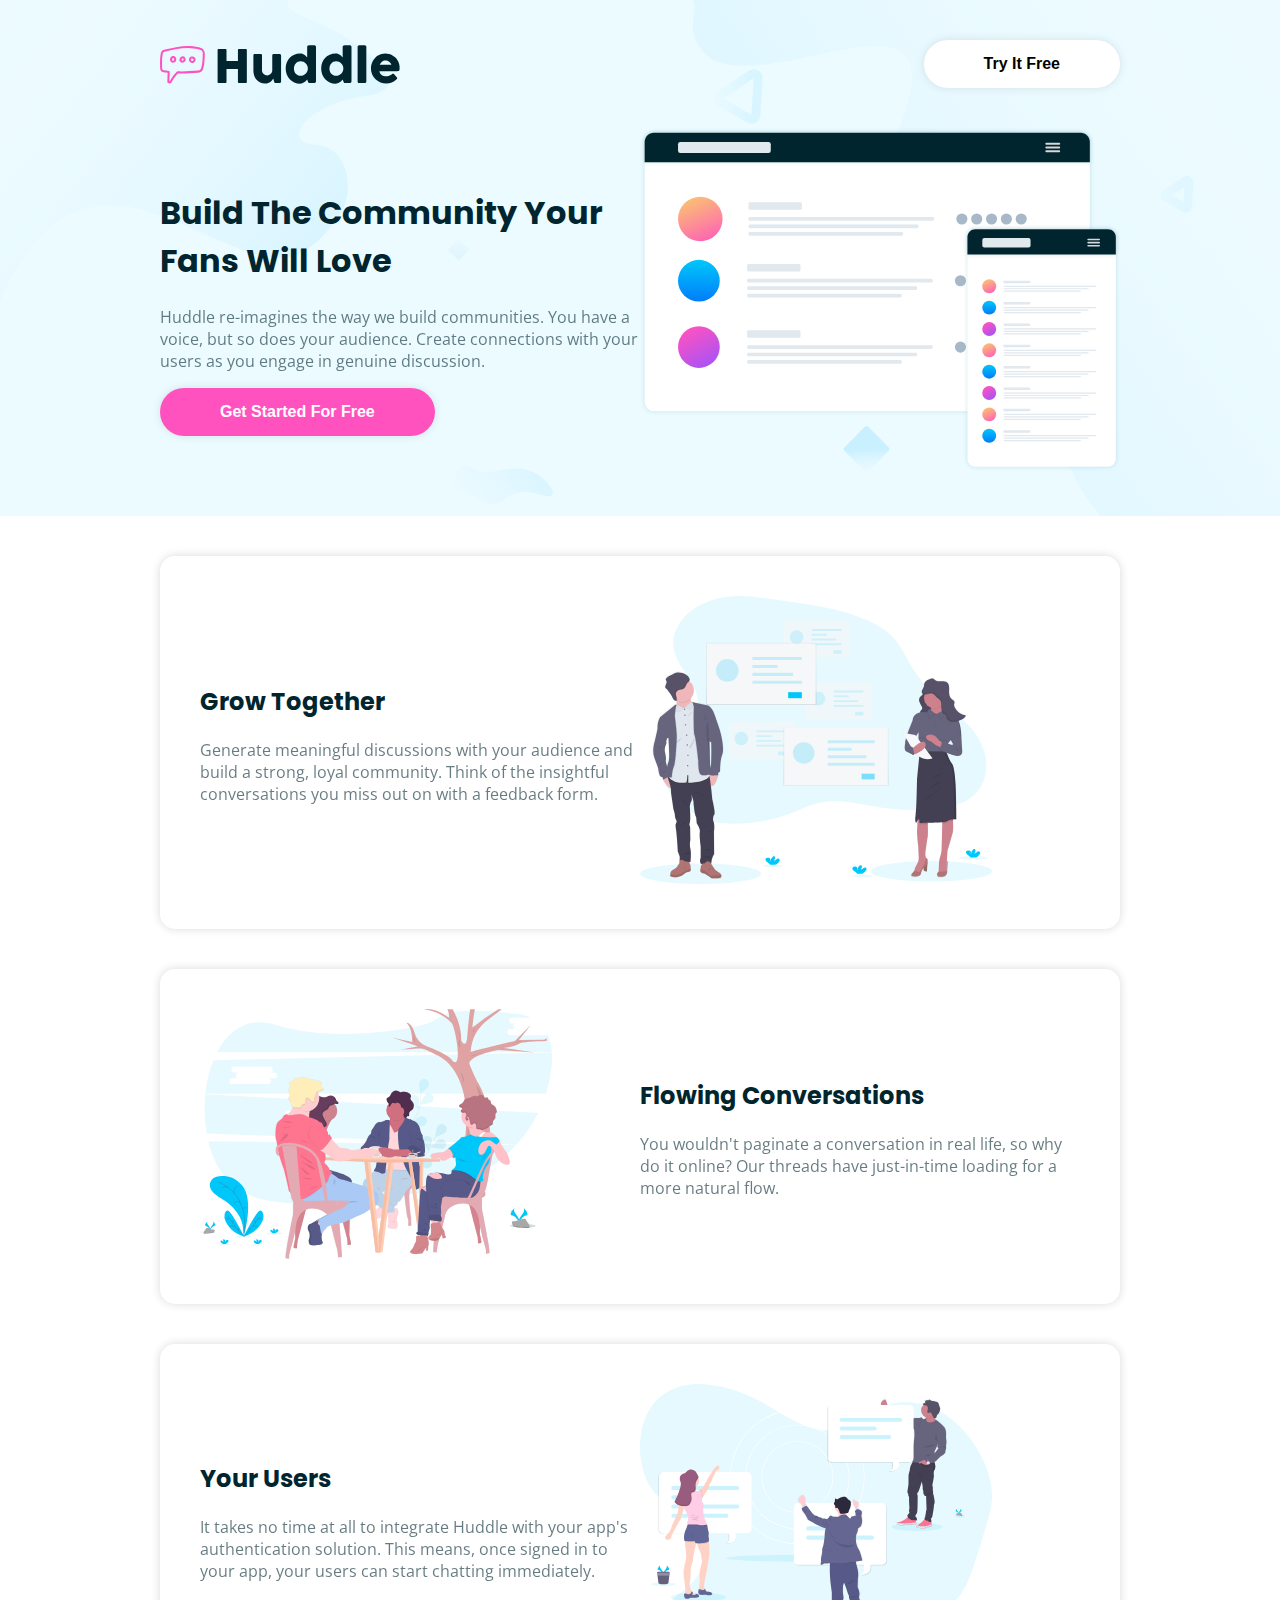
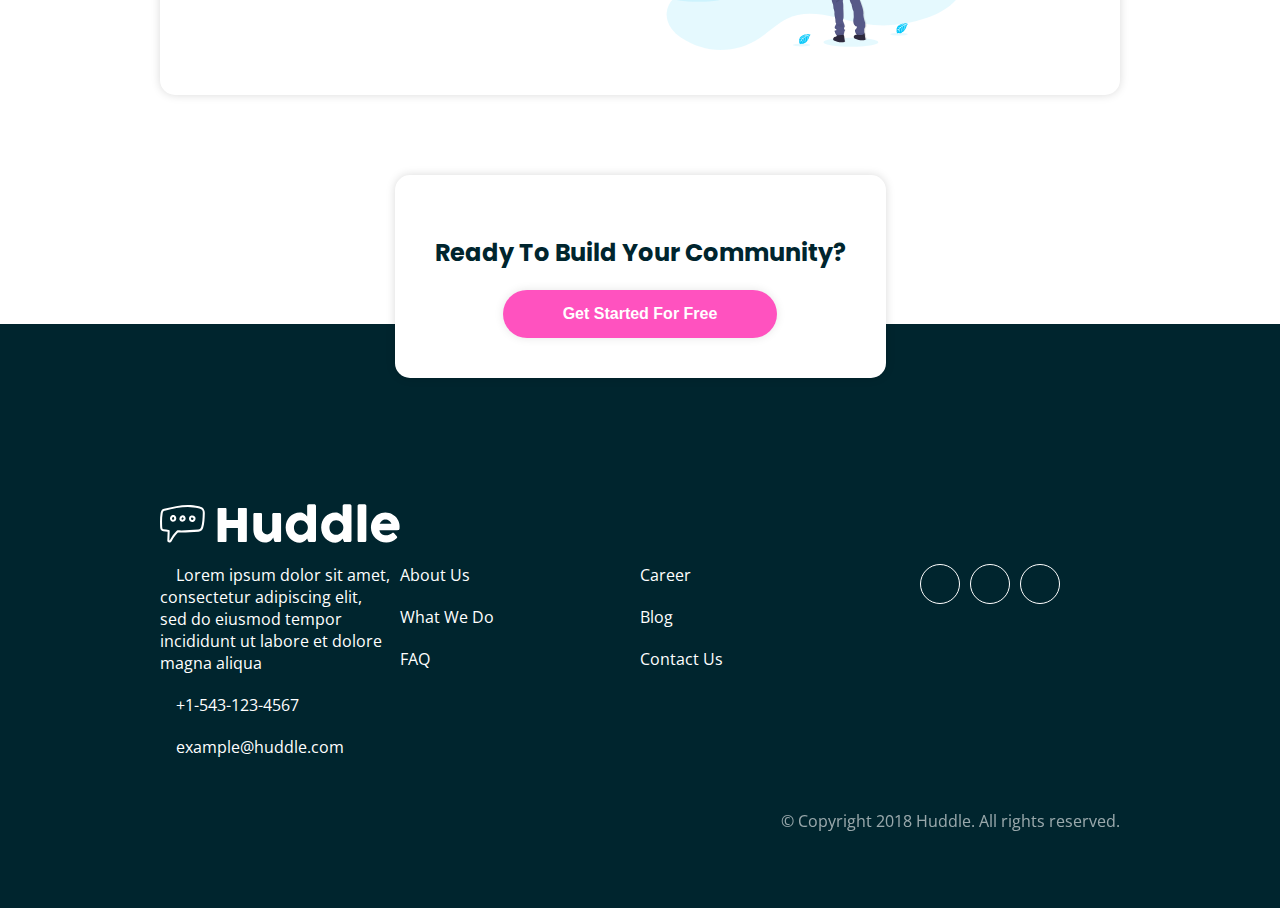
==== huddle-landing-page-with-alternating-feature-blocks-master/index.html @ 72851827 "first commit" ====
<!DOCTYPE html>
<html lang="en">
<head>
  <meta charset="UTF-8">
  <meta name="viewport" content="width=device-width, initial-scale=1.0"> <!-- displays site properly based on user's device -->

  <link rel="icon" type="image/png" sizes="32x32" href="./images/favicon-32x32.png">
  
  <title>Frontend Mentor | Huddle landing page with alternating feature blocks</title>

  <link rel="stylesheet" href="style.css">
  <link rel="stylesheet" href="https://cdnjs.cloudflare.com/ajax/libs/font-awesome/5.15.1/css/all.min.css" integrity="sha512-+4zCK9k+qNFUR5X+cKL9EIR+ZOhtIloNl9GIKS57V1MyNsYpYcUrUeQc9vNfzsWfV28IaLL3i96P9sdNyeRssA==" crossorigin="anonymous" />
</head>
<body>
  <header>
    <div class="container">
      <nav class="flex">
        <img src="./images/logo.svg" alt="logo">
        <button class="btn">
          Try It Free
        </button>
      </nav>

      <div class="flex">
        <div>
          <h1>Build The Community Your Fans Will Love</h1>
          <p>Huddle re-imagines the way we build communities. You have a voice, but so does your audience. 
            Create connections with your users as you engage in genuine discussion.</p>
          <button class="btn btn-primary">
            Get Started For Free
          </button>  
        </div>
        <div>
          <img class="header-img" src="./images/illustration-mockups.svg" alt="">

        </div>

      </div>
    </div>
  </header>

  <main>
    <div class="container">
      <div class="box flex box-reverse-mobile">
        <div>
          <h2>Grow Together</h2>
          <p>
            Generate meaningful discussions with your audience and build a strong, loyal community. 
            Think of the insightful conversations you miss out on with a feedback form. 
          </p>
        </div>
        <div>

          <img src="./images/illustration-grow-together.svg" alt="illustration-grow-together">
        </div>
      </div>
      <div class="box flex">
        <div>

          <img src="./images/illustration-flowing-conversation.svg" alt="illustration-flowing-conversation">
        </div>
        <div>
          <h2>Flowing Conversations</h2>
          <p>
            You wouldn't paginate a conversation in real life, so why do it online? Our threads 
            have just-in-time loading for a more natural flow.
          </p>
        </div>
      </div>
      <div class="box flex  box-reverse-mobile">
        <div>
          <h2>Your Users</h2>
          <p>
            It takes no time at all to integrate Huddle with your app's authentication solution. 
            This means, once signed in to your app, your users can start chatting immediately.
          </p>
        </div>
        <div>

          <img src="./images/illustration-your-users.svg" alt="illustration-your-users">
        </div>
      </div>
    </div>
  </main>

  <div class="container center">

    <div class="box small-box">
      <h2>
        Ready To Build Your Community?
      </h2>
  
      <button class="btn btn-primary btn-big">
        Get Started For Free
      </button>
    </div>
  </div>


  <footer>
    <div class="container">

      <img src="./images/logo-white.svg" alt="logo">
      
      <div class="flex align-start">
        <!-- <div> -->
          <ul>
            <span>
              <i class="fas fa-map-marker-alt"></i>&emsp;Lorem ipsum dolor sit amet, consectetur adipiscing elit, sed do eiusmod tempor 
              incididunt ut labore et dolore magna aliqua
            </span>
            <span>
              <i class="fas fa-phone-alt"></i>&emsp;+1-543-123-4567
            </span>
            <span>
              <i class="fas fa-envelope-square"></i>&emsp;example@huddle.com
            </span>
            </ul>
          <!-- </div>
        <div> -->
          <ul>
            <a href="#">About Us</a>
            <a href="#">What We Do</a>
            <a href="#">FAQ</a>
          </ul>
        <!-- </div>
        <div> -->
          <ul>
            <a href="#">Career</a>
            <a href="#">Blog</a>
            <a href="#">Contact Us</a>
          </ul>
        <!-- </div> -->
        <!-- <div class="social"> -->
          <ul class="social">
            <li><a class="circle" href="#"><i class="fab fa-facebook"></i></a></li>
            <li><a class="circle" href="#"><i class="fab fa-twitter"></i></a></li>
            <li><a class="circle" href="#"><i class="fab fa-instagram"></i></a></li>
          </ul>
        <!-- </div>   -->
        </div>
      <p>
        &copy; Copyright 2018 Huddle. All rights reserved.
      </p>
    </div>
    </footer>
</body>
</html>
---- huddle-landing-page-with-alternating-feature-blocks-master/style.css ----
@import url('https://fonts.googleapis.com/css2?family=Open+Sans:wght@400;700&family=Poppins:wght@600&display=swap');

* {
    box-sizing: border-box;
}
body {
    color: hsl(192, 100%, 9%);
    font-family: 'Open Sans', sans-serif;
    margin: 0;
}

h1, h2 {
    font-family: 'Poppins', sans-serif;
}

p {
    opacity: 0.6;
}

img {
    max-width: 100%;
}

.btn {
    border-radius: 50px;
    background-color: #fff;
    font-size: 16px;
    border: none;
    box-shadow: 0 0 10px rgba(0, 0, 0, 0.1);
    cursor: pointer;
    font-weight: 700;
    padding: 15px 60px;
}

.btn-primary {
    background-color: hsl(322, 100%, 66%);
    color: #fff;
}

.flex {
    display: flex;
    align-items: center;
}

.flex > div, .flex > ul {
    flex: 1;
}

.align-start {
    align-items: flex-start;
}

.container {
    padding: 0 20px;
    margin: 0 auto;
    width: 1000px;
    max-width: 100%;
}

.center {
    text-align: center;
}

header {
    background-image: url('./images/bg-hero-desktop.svg');
    background-size: cover;
    background-position: center center;
    background-color: hsl(193, 100%, 96%);
    padding: 40px;
}

nav {
    align-items: center;
    justify-content: space-between;
    margin-bottom: 40px;
}

.box {
    background-color: #fff;
    border-radius: 15px;
    box-shadow: 0 0 10px rgba(0, 0, 0, 0.15);
    margin: 40px 0;
    padding: 40px;
}

.small-box {
    display: inline-block;
    position: relative;
    margin-bottom: -50%;
    z-index: 1;
    
}

.box img {
    width: 80%;
}

footer {
    background-color: hsl(192, 100%, 9%);
    color: #fff;
    padding: 180px 0 60px;
    /* position: relative;
    margin-top: -140px;
    z-index: -1; */
}
footer .flex {
    flex-direction: row;
    flex: 1;
}

footer ul {
    list-style-type: none;
    padding-right: 10px;
    padding-inline-start: 0;
}
footer span {
    
    display: block;
    margin-bottom: 20px;
}

footer ul a {
    display: block;
    margin-bottom: 20px;
    text-decoration: none;
    color: #fff;
}

footer ul li {
    margin-bottom: 20px;
}

footer .social {
    display: flex;
    align-items: center;
    justify-content: center;
}

footer .circle {
    align-items: center;
    border: 1px solid #fff;
    border-radius: 50%;
    color: #fff;
    display: inline-flex;
    height: 40px;
    margin-right: 10px;
    justify-content: center;
    text-decoration: none;
    width: 40px;
}

footer p {
    text-align: right;
}

@media screen and (max-width: 768px) {
    body {
        text-align: center;
    }
    nav.flex {
        flex-direction: row;
    }
    header .header-img {
        margin-top: 30px;
    }
    .flex {
        flex-direction: column;
    }
    .box-reverse-mobile {
        flex-direction: column-reverse;
    }
    footer {
        text-align: left;
    }
    footer .flex {
        flex-direction: column;
    }
    /* footer ul {
        width: 100%;
    } */
    .social {
        width: 100%;
        align-items: center;
    }

    footer p {
        text-align: center;
    }
}
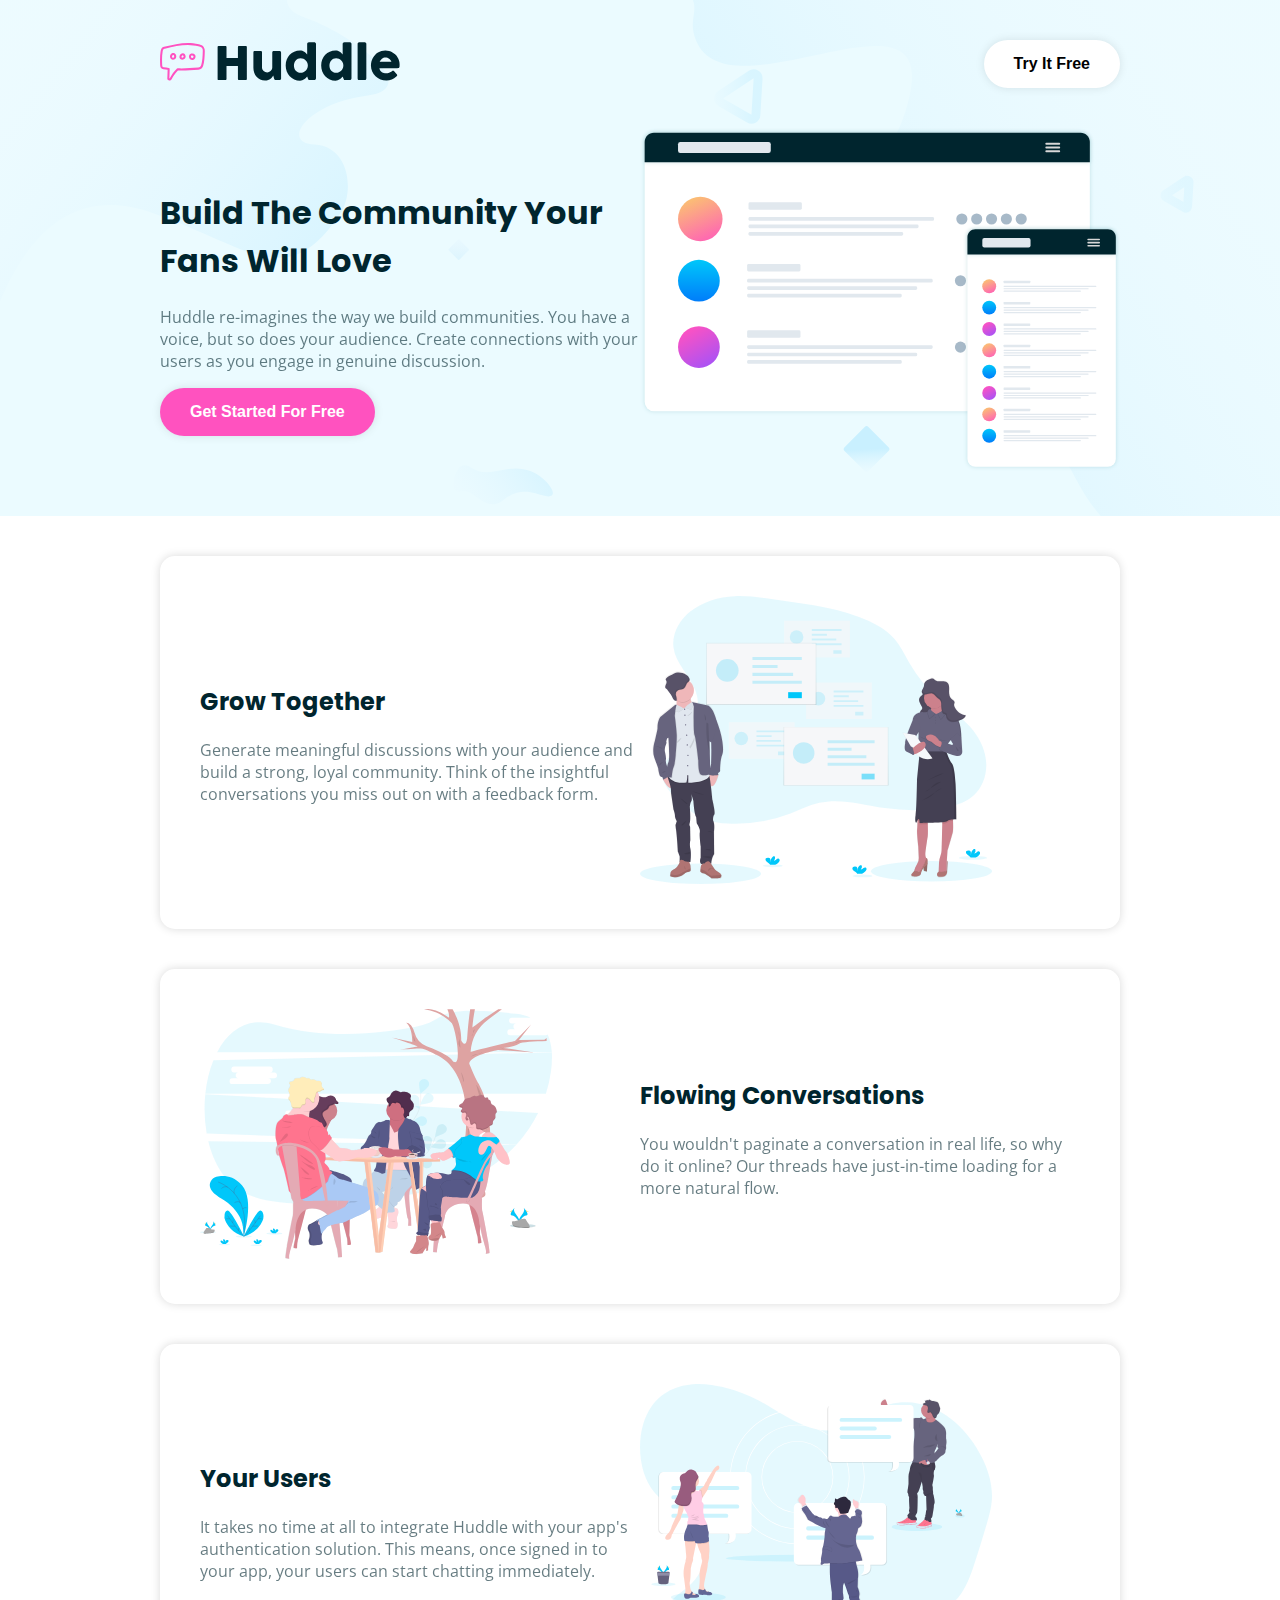
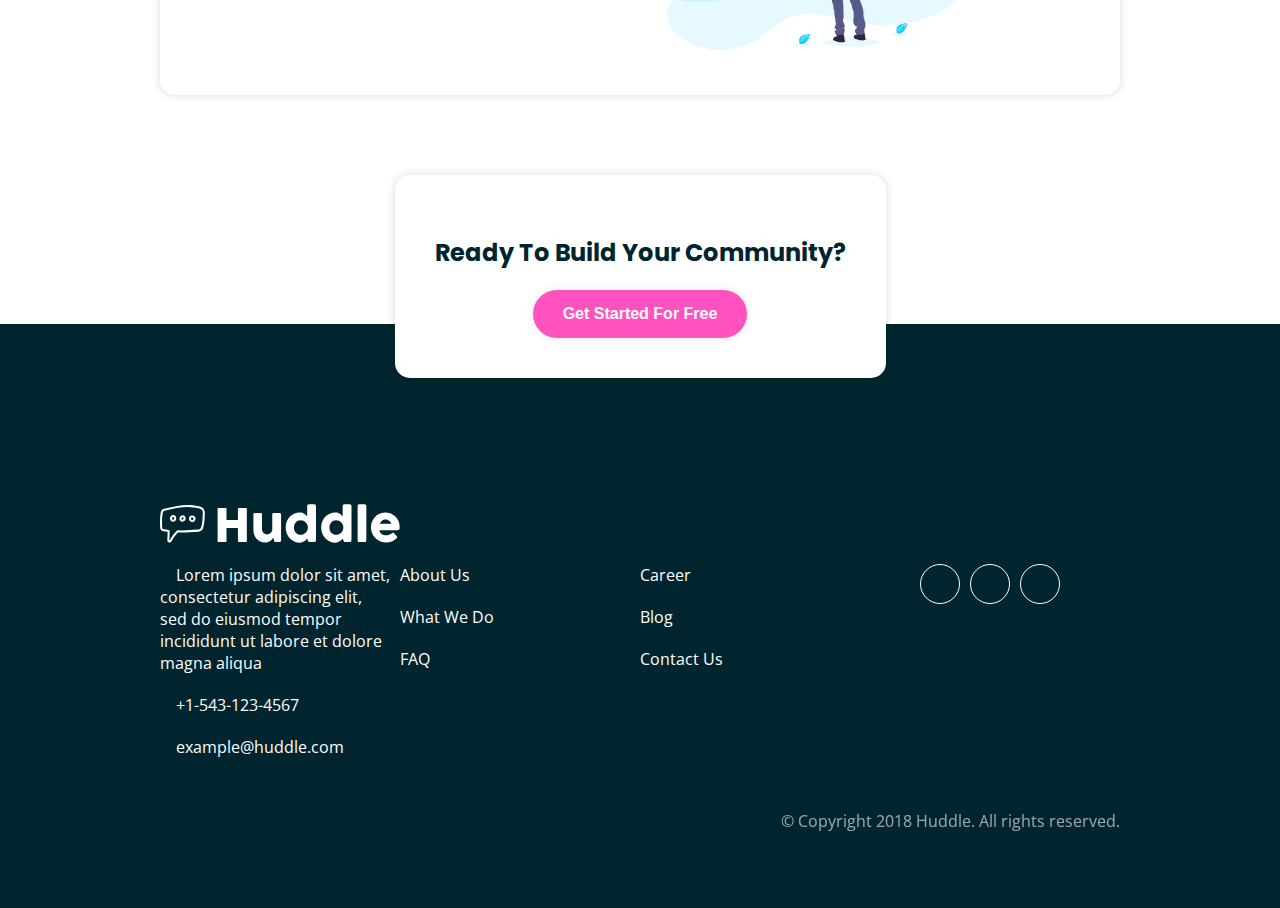
==== commit 052164ab: "mobile responsive" ====
--- a/huddle-landing-page-with-alternating-feature-blocks-master/index.html
+++ b/huddle-landing-page-with-alternating-feature-blocks-master/index.html
@@ -15,7 +15,10 @@
   <header>
     <div class="container">
       <nav class="flex">
-        <img src="./images/logo.svg" alt="logo">
+        <div>
+          <img src="./images/logo.svg" alt="logo">
+
+        </div>
         <button class="btn">
           Try It Free
         </button>
--- a/huddle-landing-page-with-alternating-feature-blocks-master/style.css
+++ b/huddle-landing-page-with-alternating-feature-blocks-master/style.css
@@ -29,7 +29,7 @@
     box-shadow: 0 0 10px rgba(0, 0, 0, 0.1);
     cursor: pointer;
     font-weight: 700;
-    padding: 15px 60px;
+    padding: 15px 30px;
 }
 
 .btn-primary {
